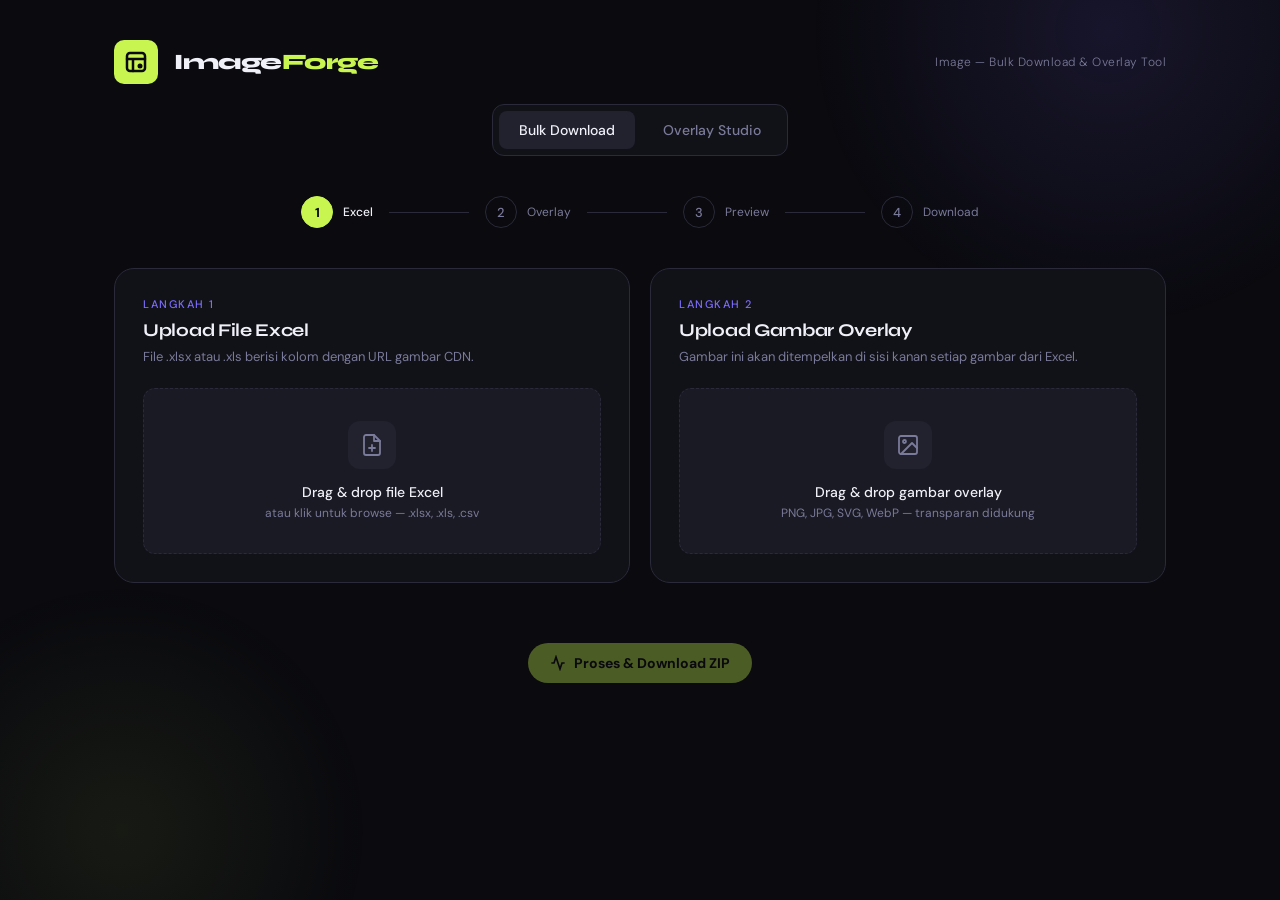
==== index.html @ 4c02919c "first" ====
<!DOCTYPE html>
<html lang="id">
<head>
<meta charset="UTF-8">
<meta name="viewport" content="width=device-width, initial-scale=1.0">
<title>Image — Bulk Download & Overlay Tool</title>
<link href="https://fonts.googleapis.com/css2?family=Syne:wght@400;700;800&family=DM+Sans:wght@300;400;500&display=swap" rel="stylesheet">
<script src="https://cdnjs.cloudflare.com/ajax/libs/xlsx/0.18.5/xlsx.full.min.js"></script>
<script src="https://cdnjs.cloudflare.com/ajax/libs/jszip/3.10.1/jszip.min.js"></script>
<link rel="stylesheet" href="style.css">
</head>
<body>

<div class="container">
  <header>
    <div class="logo-mark">
      <svg viewBox="0 0 24 24" fill="none" stroke="#0a0a0f" stroke-width="2.5" stroke-linecap="round">
        <rect x="3" y="3" width="18" height="18" rx="3"/>
        <path d="M3 9h18M9 21V9"/>
        <circle cx="16" cy="16" r="2.5" fill="#0a0a0f" stroke="none"/>
      </svg>
    </div>
    <div class="logo-text">Image<span>Forge</span></div>
    <div class="tagline">Image — Bulk Download & Overlay Tool</div>
  </header>

  <div class="tabs-nav">
    <button class="tab-btn active" id="tab-bulk" onclick="switchMainTab('bulk')">Bulk Download</button>
    <button class="tab-btn" id="tab-os" onclick="switchMainTab('os')">Overlay Studio</button>
  </div>

  <div id="view-bulk">
  <div class="steps-bar">
    <div class="step-item">
      <div class="step-num active" id="snum-1">1</div>
      <div class="step-label active" id="slbl-1">Excel</div>
    </div>
    <div class="step-line"></div>
    <div class="step-item">
      <div class="step-num" id="snum-2">2</div>
      <div class="step-label" id="slbl-2">Overlay</div>
    </div>
    <div class="step-line"></div>
    <div class="step-item">
      <div class="step-num" id="snum-3">3</div>
      <div class="step-label" id="slbl-3">Preview</div>
    </div>
    <div class="step-line"></div>
    <div class="step-item">
      <div class="step-num" id="snum-4">4</div>
      <div class="step-label" id="slbl-4">Download</div>
    </div>
  </div>

  <!-- Step 1: Excel Upload -->
  <div class="grid-2" id="step1-section">
    <div class="card">
      <div class="card-label">Langkah 1</div>
      <div class="card-title">Upload File Excel</div>
      <div class="card-desc">File .xlsx atau .xls berisi kolom dengan URL gambar CDN.</div>
      <div class="drop-zone" id="excel-drop">
        <input type="file" id="excel-file" accept=".xlsx,.xls,.csv" />
        <div class="drop-icon">
          <svg viewBox="0 0 24 24" fill="none" stroke-width="1.8" stroke-linecap="round" stroke-linejoin="round">
            <path d="M14 2H6a2 2 0 00-2 2v16a2 2 0 002 2h12a2 2 0 002-2V8z"/>
            <polyline points="14 2 14 8 20 8"/>
            <line x1="12" y1="18" x2="12" y2="12"/>
            <line x1="9" y1="15" x2="15" y2="15"/>
          </svg>
        </div>
        <div class="drop-title">Drag & drop file Excel</div>
        <div class="drop-sub">atau klik untuk browse — .xlsx, .xls, .csv</div>
      </div>
      <div class="col-select-wrap" id="col-select-wrap" style="display:none">
        <div>
          <label>Pilih kolom URL gambar <span style="font-size:11px;color:var(--text-muted);">(klik untuk memilih/batal)</span></label>
          <div class="chip-row" id="col-chips"></div>
        </div>
      </div>
      <div id="excel-info" style="margin-top:14px; display:none">
        <div class="stat-mini" id="excel-stats"></div>
      </div>
    </div>

    <div class="card">
      <div class="card-label">Langkah 2</div>
      <div class="card-title">Upload Gambar Overlay</div>
      <div class="card-desc">Gambar ini akan ditempelkan di sisi kanan setiap gambar dari Excel.</div>
      <div class="drop-zone" id="overlay-drop">
        <input type="file" id="overlay-file" accept="image/*" />
        <div class="drop-icon">
          <svg viewBox="0 0 24 24" fill="none" stroke-width="1.8" stroke-linecap="round" stroke-linejoin="round">
            <rect x="3" y="3" width="18" height="18" rx="2"/>
            <circle cx="8.5" cy="8.5" r="1.5"/>
            <polyline points="21 15 16 10 5 21"/>
          </svg>
        </div>
        <div class="drop-title">Drag & drop gambar overlay</div>
        <div class="drop-sub">PNG, JPG, SVG, WebP — transparan didukung</div>
      </div>
      <div class="overlay-img-preview" id="overlay-img-preview" style="display:none">
        <img id="overlay-preview-img" src="" alt="overlay" />
      </div>

      <div class="settings-row" id="overlay-settings" style="display:none; grid-template-columns: repeat(auto-fit, minmax(130px, 1fr));">
        <div>
          <label>Overlay Mode</label>
          <select id="overlay-mode" onchange="updateOverlayNotice(); generatePreview();">
            <option value="append-right">Append Right</option>
            <option value="append-left">Append Left</option>
            <option value="append-top">Append Top</option>
            <option value="append-bottom">Append Bottom</option>
            <option value="center">Center</option>
          </select>
        </div>
        <div>
          <label>Output Ratio</label>
          <select id="output-ratio" onchange="updateOverlayNotice(); generatePreview();">
            <option value="1">1:1 Square</option>
            <option value="0.8">4:5 Portrait</option>
            <option value="0.5625">9:16 Story</option>
            <option value="1.333">4:3 Photo</option>
            <option value="1.777">16:9 Cinema</option>
          </select>
        </div>
        <div>
          <label>Gap / Jarak (px)</label>
          <input type="number" id="overlay-gap" value="0" onchange="generatePreview()" onkeyup="generatePreview()" />
        </div>
        <div>
          <label>Format Hasil</label>
          <select id="output-fmt">
            <option value="png">PNG</option>
            <option value="jpeg">JPEG</option>
            <option value="webp">WebP</option>
          </select>
        </div>
      </div>
      <div class="notice" id="overlay-notice" style="display:none"></div>
    </div>
  </div>

  <!-- Step 3: Table & Preview -->
  <div style="margin-top: 20px; display: flex; flex-direction: column; gap: 20px;">
    <div id="table-section" class="images-table-wrap" style="display:none">
      <div class="table-header">
        <div class="table-title">
          <svg width="20" height="20" viewBox="0 0 24 24" fill="none" stroke="currentColor" stroke-width="2"><path d="M3 3h18v18H3zM3 9h18M9 3v18"/></svg>
          Daftar Antrean Gambar
          <span class="badge badge-accent" id="badge-count">0 gambar</span>
        </div>
        <div style="display:flex; align-items:center; gap:12px;">
          <label style="font-size:12px; display:flex; align-items:center; gap:6px; cursor:pointer;">
            <input type="checkbox" id="chk-all" checked style="accent-color:var(--accent);"> Pilih Semua
          </label>
          <button class="btn btn-outline" style="padding: 6px 14px; font-size:12px;" onclick="resetAll()">Reset</button>
        </div>
      </div>
      <div class="scroll-x">
        <table class="images-table">
          <thead>
            <tr>
              <th width="40"></th>
              <th width="60">Baris</th>
              <th width="100">Sumber</th>
              <th>URL Gambar</th>
              <th width="120">Status</th>
            </tr>
          </thead>
          <tbody id="images-tbody">
            <tr>
              <td colspan="5">
                <div class="empty-state">
                  <svg viewBox="0 0 24 24" fill="none" stroke-width="1.5" stroke-linecap="round"><path d="M14 2H6a2 2 0 00-2 2v16a2 2 0 002 2h12a2 2 0 002-2V8z"/><polyline points="14 2 14 8 20 8"/></svg>
                  Upload file Excel terlebih dahulu
                </div>
              </td>
            </tr>
          </tbody>
        </table>
      </div>
      <div style="padding:12px 24px; border-top:1px solid var(--border); font-size:11px; color:var(--text-muted); display:flex; justify-content:space-between;">
        <span>Menampilkan max 200 baris pertama di tabel</span>
        <span>Total terpilih: <strong id="tbl-count-badge">0</strong></span>
      </div>
    </div>

    <div id="preview-section" class="card" style="display:none">
      <div class="card-label">Langkah 3</div>
      <div class="card-title">Live Preview</div>
      <div class="card-desc">Tampilan hasil akhir dengan ratio yang dipilih.</div>
      
      <div id="preview-chips" class="chip-row" style="margin-bottom:16px; display:none;"></div>

      <div class="overlay-preview-box" style="margin-top:0;">
        <canvas id="preview-canvas" style="display:none;"></canvas>
        <div id="preview-placeholder" class="preview-placeholder">
          <svg viewBox="0 0 24 24" fill="none" stroke="currentColor"><rect x="3" y="3" width="18" height="18" rx="2"/><circle cx="8.5" cy="8.5" r="1.5"/><polyline points="21 15 16 10 5 21"/></svg>
          <div>Preview akan muncul di sini</div>
        </div>
      </div>
    </div>
  </div>

  <div class="progress-area" id="progress-area">
    <div class="progress-label">
      <span id="progress-text">Memproses gambar...</span>
      <span id="progress-pct">0%</span>
    </div>
    <div class="progress-track">
      <div class="progress-fill" id="progress-fill"></div>
    </div>
    <div class="progress-log" id="progress-log"></div>
  </div>

  <div class="action-bar">
    <button class="btn btn-primary" id="btn-process" disabled onclick="startProcessing()">
      <svg width="16" height="16" viewBox="0 0 24 24" fill="none" stroke="currentColor" stroke-width="2.5"><polyline points="22 12 18 12 15 21 9 3 6 12 2 12"/></svg>
      Proses &amp; Download ZIP
    </button>
  </div>
  </div> <!-- end view-bulk -->

  <!-- OVERLAY STUDIO VIEW -->
  <div id="view-os" style="display:none;">
    <div class="steps-bar">
      <div class="step-item"><div class="step-num active">1</div><div class="step-label active">Assets</div></div><div class="step-line"></div>
      <div class="step-item"><div class="step-num active">2</div><div class="step-label active">Settings</div></div><div class="step-line"></div>
      <div class="step-item"><div class="step-num active">3</div><div class="step-label active">Download</div></div>
    </div>

    <div class="grid-2">
      <div class="card">
        <div class="card-label">Langkah 1</div>
        <div class="card-title">Base Images</div>
        <div class="card-desc">Tambahkan banyak gambar untuk diproses.</div>
        <div class="drop-zone" id="os-base-drop">
          <input type="file" id="os-base-file" accept="image/*" multiple />
          <div class="drop-icon">
             <svg viewBox="0 0 24 24" fill="none" stroke-width="1.8" stroke-linecap="round" stroke-linejoin="round">
              <rect x="3" y="3" width="18" height="18" rx="2"/>
              <circle cx="8.5" cy="8.5" r="1.5"/>
              <polyline points="21 15 16 10 5 21"/>
            </svg>
          </div>
          <div class="drop-title">Drag & drop base images</div>
          <div class="drop-sub">Bisa pilih multiple file.</div>
        </div>
        <div class="thumb-grid" id="os-base-thumbs"></div>
      </div>

      <div class="card">
        <div class="card-label">Langkah 2</div>
        <div class="card-title">Layer Image</div>
        <div class="card-desc">Gambar yang akan dioverlay/append.</div>
        <div class="drop-zone" id="os-layer-drop">
          <input type="file" id="os-layer-file" accept="image/*" />
          <div class="drop-icon">
             <svg viewBox="0 0 24 24" fill="none" stroke-width="1.8" stroke-linecap="round" stroke-linejoin="round">
              <path d="M12 2L2 7l10 5 10-5-10-5zM2 17l10 5 10-5M2 12l10 5 10-5"/>
            </svg>
          </div>
          <div class="drop-title">Drag & drop layer image</div>
          <div class="drop-sub">SVG, PNG, JPEG, WebP</div>
        </div>
        <div class="overlay-img-preview" id="os-layer-preview" style="display:none">
          <img id="os-layer-preview-img" src="" alt="layer" />
        </div>
      </div>
    </div>

    <div class="card" style="margin-bottom:20px;">
      <div class="card-label">Pengaturan</div>
      <div class="card-title">Overlay Studio Settings</div>
      <div class="settings-row" style="grid-template-columns: repeat(auto-fit, minmax(140px, 1fr));">
        <div>
          <label>Mode</label>
          <select id="os-mode" onchange="updateOsUI(); generateOsPreview();">
            <option value="overlay">Overlay (Di atas)</option>
            <option value="append-right">Append Right</option>
            <option value="append-left">Append Left</option>
            <option value="append-top">Append Top</option>
            <option value="append-bottom">Append Bottom</option>
          </select>
        </div>
        <div id="os-position-group">
          <label>Position (Overlay)</label>
          <select id="os-position" onchange="generateOsPreview();">
            <option value="center">Center</option>
            <option value="top-left">Top Left</option>
            <option value="top-right">Top Right</option>
            <option value="bottom-left">Bottom Left</option>
            <option value="bottom-right">Bottom Right</option>
            <option value="fill">Fill / Stretch</option>
          </select>
        </div>
        <div>
          <label id="os-offset-x-label">Offset X / Gap (px)</label>
          <input type="number" id="os-offset-x" value="0" onchange="generateOsPreview();" onkeyup="generateOsPreview();" />
        </div>
        <div id="os-offset-y-group">
          <label>Offset Y (px)</label>
          <input type="number" id="os-offset-y" value="0" onchange="generateOsPreview();" onkeyup="generateOsPreview();" />
        </div>
        <div>
          <label>Output Format</label>
          <select id="os-format" onchange="generateOsPreview();">
            <option value="png">PNG</option>
            <option value="jpeg">JPEG</option>
            <option value="webp">WebP</option>
          </select>
        </div>
      </div>
    </div>

    <div class="card" id="os-preview-section" style="margin-bottom:20px;">
      <div style="display:flex; justify-content:space-between; align-items:center; margin-bottom:16px;">
        <div class="card-label">Preview · Overlay Studio</div>
        <button class="btn btn-outline" style="padding: 6px 14px; font-size:12px;" onclick="generateOsPreview()">Refresh</button>
      </div>
      <div id="os-multi-preview-container" class="os-multi-preview" style="display:none;"></div>
      <div class="overlay-preview-box" id="os-preview-placeholder" style="margin-top:0;">
        <div class="preview-placeholder">
          <svg viewBox="0 0 24 24" fill="none" stroke="currentColor"><rect x="3" y="3" width="18" height="18" rx="2"/><circle cx="8.5" cy="8.5" r="1.5"/><polyline points="21 15 16 10 5 21"/></svg>
          <div>Pilih base image & layer image</div>
        </div>
      </div>
    </div>

    <div class="progress-area" id="os-progress-area">
      <div class="progress-label">
        <span id="os-progress-text">Memproses...</span>
        <span id="os-progress-pct">0%</span>
      </div>
      <div class="progress-track"><div class="progress-fill" id="os-progress-fill"></div></div>
      <div class="progress-log" id="os-progress-log"></div>
    </div>

    <div class="action-bar" style="gap:16px;">
      <button class="btn btn-outline" id="btn-os-process-direct" disabled onclick="startOsProcessing('direct')">
        <svg width="16" height="16" viewBox="0 0 24 24" fill="none" stroke="currentColor" stroke-width="2"><path d="M21 15v4a2 2 0 01-2 2H5a2 2 0 01-2-2v-4"/><polyline points="7 10 12 15 17 10"/><line x1="12" y1="15" x2="12" y2="3"/></svg>
        Download All Direct
      </button>
      <button class="btn btn-primary" id="btn-os-process-zip" disabled onclick="startOsProcessing('zip')">
        <svg width="16" height="16" viewBox="0 0 24 24" fill="none" stroke="currentColor" stroke-width="2.5"><polyline points="22 12 18 12 15 21 9 3 6 12 2 12"/></svg>
        Proses &amp; Download ZIP
      </button>
    </div>
  </div>
</div>

<script src="script.js"></script>
</body>
</html>
---- style.css ----
:root {
  --bg: #0a0a0f;
  --surface: #111118;
  --surface2: #1a1a24;
  --surface3: #22222f;
  --accent: #c8f550;
  --accent2: #7c6dfa;
  --text: #f0f0f8;
  --text-muted: #7a7a9a;
  --border: #2a2a3a;
  --success: #22c55e;
  --danger: #ef4444;
  --radius: 12px;
  --radius-lg: 20px;
}

*, *::before, *::after { box-sizing: border-box; margin: 0; padding: 0; }

body {
  font-family: 'DM Sans', sans-serif;
  background: var(--bg);
  color: var(--text);
  min-height: 100vh;
  overflow-x: hidden;
}

body::before {
  content: '';
  position: fixed;
  top: -30%;
  right: -10%;
  width: 600px;
  height: 600px;
  background: radial-gradient(circle, rgba(124,109,250,0.12) 0%, transparent 70%);
  pointer-events: none;
  z-index: 0;
}

body::after {
  content: '';
  position: fixed;
  bottom: -20%;
  left: -10%;
  width: 500px;
  height: 500px;
  background: radial-gradient(circle, rgba(200,245,80,0.07) 0%, transparent 70%);
  pointer-events: none;
  z-index: 0;
}

.container {
  max-width: 1100px;
  margin: 0 auto;
  padding: 0 24px;
  position: relative;
  z-index: 1;
}

header {
  padding: 40px 0 20px;
  display: flex;
  align-items: center;
  gap: 16px;
}

.logo-mark {
  width: 44px;
  height: 44px;
  background: var(--accent);
  border-radius: 10px;
  display: flex;
  align-items: center;
  justify-content: center;
}

.logo-mark svg { width: 24px; height: 24px; }

.logo-text {
  font-family: 'Syne', sans-serif;
  font-weight: 800;
  font-size: 22px;
  letter-spacing: -0.5px;
  color: var(--text);
}

.logo-text span { color: var(--accent); }

.tagline {
  font-size: 12px;
  color: var(--text-muted);
  font-weight: 300;
  letter-spacing: 0.5px;
  margin-left: auto;
}

.hero {
  text-align: center;
  padding: 48px 0 32px;
}

.hero h1 {
  font-family: 'Syne', sans-serif;
  font-size: clamp(32px, 5vw, 56px);
  font-weight: 800;
  line-height: 1.05;
  letter-spacing: -1.5px;
  margin-bottom: 16px;
}

.hero h1 em {
  font-style: normal;
  color: var(--accent);
  position: relative;
}

.hero p {
  font-size: 16px;
  color: var(--text-muted);
  max-width: 480px;
  margin: 0 auto;
  line-height: 1.7;
  font-weight: 300;
}

.steps-bar {
  display: flex;
  align-items: center;
  justify-content: center;
  gap: 0;
  margin: 40px 0;
}

.step-item {
  display: flex;
  align-items: center;
  gap: 10px;
}

.step-num {
  width: 32px;
  height: 32px;
  border-radius: 50%;
  border: 1.5px solid var(--border);
  display: flex;
  align-items: center;
  justify-content: center;
  font-size: 13px;
  font-weight: 500;
  color: var(--text-muted);
  transition: all 0.3s;
  flex-shrink: 0;
}

.step-num.active {
  background: var(--accent);
  border-color: var(--accent);
  color: #0a0a0f;
  font-weight: 700;
}

.step-num.done {
  background: var(--success);
  border-color: var(--success);
  color: #fff;
}

.step-label {
  font-size: 12px;
  color: var(--text-muted);
  font-weight: 400;
  white-space: nowrap;
}

.step-label.active { color: var(--text); font-weight: 500; }

.step-line {
  flex: 1;
  height: 1px;
  background: var(--border);
  margin: 0 16px;
  min-width: 40px;
  max-width: 80px;
}

.grid-2 {
  display: grid;
  grid-template-columns: 1fr 1fr;
  gap: 20px;
  margin-bottom: 20px;
}

@media (max-width: 700px) { .grid-2 { grid-template-columns: 1fr; } }

.card {
  background: var(--surface);
  border: 1px solid var(--border);
  border-radius: var(--radius-lg);
  padding: 28px;
  transition: border-color 0.2s;
}

.card:hover { border-color: #3a3a50; }

.card-label {
  font-size: 11px;
  font-weight: 500;
  letter-spacing: 1.5px;
  text-transform: uppercase;
  color: var(--accent2);
  margin-bottom: 8px;
}

.card-title {
  font-family: 'Syne', sans-serif;
  font-weight: 700;
  font-size: 18px;
  margin-bottom: 6px;
  letter-spacing: -0.3px;
}

.card-desc {
  font-size: 13px;
  color: var(--text-muted);
  margin-bottom: 20px;
  line-height: 1.6;
}

.drop-zone {
  border: 1.5px dashed var(--border);
  border-radius: var(--radius);
  padding: 32px 20px;
  text-align: center;
  cursor: pointer;
  transition: all 0.25s;
  background: var(--surface2);
  position: relative;
}

.drop-zone:hover, .drop-zone.drag-over {
  border-color: var(--accent);
  background: rgba(200,245,80,0.04);
}

.drop-zone input[type="file"] {
  position: absolute;
  inset: 0;
  opacity: 0;
  cursor: pointer;
}

.drop-icon {
  width: 48px;
  height: 48px;
  border-radius: 12px;
  background: var(--surface3);
  display: flex;
  align-items: center;
  justify-content: center;
  margin: 0 auto 14px;
}

.drop-icon svg { width: 24px; height: 24px; stroke: var(--text-muted); }

.drop-title { font-weight: 500; font-size: 14px; margin-bottom: 4px; }
.drop-sub { font-size: 12px; color: var(--text-muted); }

.badge {
  display: inline-block;
  padding: 3px 10px;
  border-radius: 999px;
  font-size: 11px;
  font-weight: 500;
}

.badge-accent { background: rgba(200,245,80,0.12); color: var(--accent); }
.badge-purple { background: rgba(124,109,250,0.15); color: #a99dfc; }
.badge-success { background: rgba(34,197,94,0.12); color: #4ade80; }

.col-select-wrap {
  display: flex;
  flex-direction: column;
  gap: 10px;
  margin-top: 16px;
}

.col-select-wrap label {
  font-size: 13px;
  color: var(--text-muted);
  margin-bottom: 2px;
  display: block;
}

select, input[type="number"] {
  width: 100%;
  background: var(--surface2);
  border: 1px solid var(--border);
  border-radius: 8px;
  color: var(--text);
  padding: 10px 14px;
  font-family: 'DM Sans', sans-serif;
  font-size: 14px;
  outline: none;
  transition: border-color 0.2s;
  cursor: pointer;
}

select:focus, input[type="number"]:focus { border-color: var(--accent2); }

select option { background: var(--surface2); }

.overlay-preview-box {
  border-radius: var(--radius);
  background: var(--surface2);
  border: 1px solid var(--border);
  overflow: hidden;
  aspect-ratio: 16/7;
  display: flex;
  align-items: center;
  justify-content: center;
  margin-top: 16px;
  position: relative;
}

.overlay-preview-box canvas {
  max-width: 100%;
  max-height: 100%;
  object-fit: contain;
  border-radius: 6px;
}

.preview-placeholder {
  text-align: center;
  color: var(--text-muted);
  font-size: 13px;
  pointer-events: none;
}

.preview-placeholder svg {
  width: 36px; height: 36px;
  stroke: var(--text-muted);
  margin-bottom: 10px;
  opacity: 0.5;
}

.settings-row {
  display: grid;
  grid-template-columns: 1fr 1fr;
  gap: 12px;
  margin-top: 14px;
}

.settings-row label {
  font-size: 12px;
  color: var(--text-muted);
  display: block;
  margin-bottom: 6px;
}

input[type="number"] { padding: 9px 12px; }

.images-table-wrap {
  background: var(--surface);
  border: 1px solid var(--border);
  border-radius: var(--radius-lg);
  overflow: hidden;
  margin-bottom: 20px;
}

.table-header {
  padding: 20px 24px;
  border-bottom: 1px solid var(--border);
  display: flex;
  align-items: center;
  justify-content: space-between;
  flex-wrap: wrap;
  gap: 12px;
}

.table-title {
  font-family: 'Syne', sans-serif;
  font-weight: 700;
  font-size: 16px;
  display: flex;
  align-items: center;
  gap: 10px;
}

.images-table {
  width: 100%;
  border-collapse: collapse;
  font-size: 13px;
}

.images-table th {
  text-align: left;
  padding: 10px 16px;
  font-size: 11px;
  font-weight: 500;
  text-transform: uppercase;
  letter-spacing: 1px;
  color: var(--text-muted);
  background: var(--surface2);
  border-bottom: 1px solid var(--border);
}

.images-table td {
  padding: 10px 16px;
  border-bottom: 1px solid rgba(42,42,58,0.5);
  vertical-align: middle;
  color: var(--text-muted);
}

.images-table tr:last-child td { border-bottom: none; }

.images-table tr:hover td { background: var(--surface2); }

.url-cell {
  max-width: 260px;
  overflow: hidden;
  text-overflow: ellipsis;
  white-space: nowrap;
  font-family: monospace;
  font-size: 12px;
  color: var(--accent2) !important;
}

.status-dot {
  width: 8px; height: 8px;
  border-radius: 50%;
  background: var(--text-muted);
  display: inline-block;
  margin-right: 6px;
  flex-shrink: 0;
}
.status-dot.pending { background: var(--text-muted); }
.status-dot.loading { background: #facc15; animation: pulse 1s infinite; }
.status-dot.done { background: var(--success); }
.status-dot.error { background: var(--danger); }

@keyframes pulse {
  0%, 100% { opacity: 1; }
  50% { opacity: 0.4; }
}

.empty-state {
  text-align: center;
  padding: 48px 24px;
  color: var(--text-muted);
  font-size: 14px;
}

.empty-state svg {
  width: 48px; height: 48px;
  stroke: var(--border);
  margin-bottom: 14px;
}

.btn {
  display: inline-flex;
  align-items: center;
  gap: 8px;
  padding: 11px 22px;
  border-radius: 999px;
  font-family: 'DM Sans', sans-serif;
  font-size: 14px;
  font-weight: 500;
  cursor: pointer;
  border: none;
  transition: all 0.2s;
  text-decoration: none;
}

.btn-primary {
  background: var(--accent);
  color: #0a0a0f;
  font-weight: 700;
}

.btn-primary:hover:not(:disabled) {
  background: #d4f866;
  transform: translateY(-1px);
}

.btn-primary:disabled {
  opacity: 0.35;
  cursor: not-allowed;
}

.btn-outline {
  background: transparent;
  color: var(--text);
  border: 1px solid var(--border);
}

.btn-outline:hover:not(:disabled) { border-color: #4a4a60; background: var(--surface2); }

.btn-outline:disabled { opacity: 0.35; cursor: not-allowed; }

.action-bar {
  display: flex;
  align-items: center;
  justify-content: center;
  gap: 14px;
  padding: 40px 0 60px;
  flex-wrap: wrap;
}

.progress-area {
  background: var(--surface);
  border: 1px solid var(--border);
  border-radius: var(--radius-lg);
  padding: 28px;
  margin-bottom: 20px;
  display: none;
}

.progress-area.visible { display: block; }

.progress-label {
  font-size: 13px;
  color: var(--text-muted);
  margin-bottom: 10px;
  display: flex;
  justify-content: space-between;
}

.progress-track {
  height: 6px;
  background: var(--surface3);
  border-radius: 999px;
  overflow: hidden;
  margin-bottom: 16px;
}

.progress-fill {
  height: 100%;
  background: var(--accent);
  border-radius: 999px;
  transition: width 0.4s ease;
  width: 0%;
}

.progress-log {
  max-height: 140px;
  overflow-y: auto;
  font-size: 12px;
  font-family: monospace;
  color: var(--text-muted);
  line-height: 1.8;
  padding: 10px;
  background: var(--surface2);
  border-radius: 8px;
  border: 1px solid var(--border);
}

.log-ok { color: #4ade80; }
.log-err { color: #f87171; }
.log-info { color: #60a5fa; }

.thumb-grid {
  display: grid;
  grid-template-columns: repeat(auto-fill, minmax(72px, 1fr));
  gap: 8px;
  margin-top: 12px;
  max-height: 220px;
  overflow-y: auto;
}

.thumb-item {
  aspect-ratio: 1;
  border-radius: 6px;
  overflow: hidden;
  background: var(--surface3);
  border: 1px solid var(--border);
  position: relative;
}

.thumb-item img {
  width: 100%;
  height: 100%;
  object-fit: cover;
}

.thumb-item .thumb-overlay {
  position: absolute;
  inset: 0;
  display: flex;
  align-items: center;
  justify-content: center;
  font-size: 20px;
  background: rgba(0,0,0,0.45);
  opacity: 0;
  transition: opacity 0.2s;
}

.thumb-item:hover .thumb-overlay { opacity: 1; }

.overlay-img-preview {
  margin-top: 14px;
  border-radius: var(--radius);
  overflow: hidden;
  background: var(--surface2);
  border: 1px solid var(--border);
  display: flex;
  align-items: center;
  justify-content: center;
  min-height: 80px;
  padding: 12px;
}

.overlay-img-preview img {
  max-height: 100px;
  max-width: 100%;
  object-fit: contain;
  border-radius: 6px;
}

.chip-row {
  display: flex;
  flex-wrap: wrap;
  gap: 8px;
  margin-top: 12px;
}

.chip {
  font-size: 12px;
  padding: 4px 12px;
  border-radius: 999px;
  border: 1px solid var(--border);
  color: var(--text-muted);
  cursor: pointer;
  transition: all 0.15s;
  background: transparent;
  font-family: 'DM Sans', sans-serif;
}

.chip:hover, .chip.active {
  border-color: var(--accent);
  color: var(--accent);
  background: rgba(200,245,80,0.06);
}

.stat-mini {
  display: flex;
  gap: 16px;
  flex-wrap: wrap;
  margin-top: 16px;
}

.stat-mini-item {
  background: var(--surface2);
  border: 1px solid var(--border);
  border-radius: 10px;
  padding: 12px 18px;
  flex: 1;
  min-width: 100px;
  text-align: center;
}

.stat-mini-val {
  font-family: 'Syne', sans-serif;
  font-size: 24px;
  font-weight: 700;
  color: var(--accent);
}

.stat-mini-lbl { font-size: 11px; color: var(--text-muted); margin-top: 2px; }

.notice {
  background: rgba(124,109,250,0.08);
  border: 1px solid rgba(124,109,250,0.2);
  border-radius: 10px;
  padding: 12px 16px;
  font-size: 13px;
  color: #a99dfc;
  line-height: 1.6;
  margin-top: 14px;
}

.notice strong { color: #c4b9ff; }

.scroll-x { overflow-x: auto; }

.tabs-nav { display: flex; gap: 8px; margin-bottom: 30px; background: var(--surface); padding: 6px; border-radius: 12px; border: 1px solid var(--border); width: fit-content; margin-left: auto; margin-right: auto; }
.tab-btn { background: transparent; color: var(--text-muted); border: none; padding: 10px 20px; border-radius: 8px; font-family: 'DM Sans', sans-serif; font-size: 14px; font-weight: 500; cursor: pointer; transition: all 0.2s; }
.tab-btn:hover { color: var(--text); }
.tab-btn.active { background: var(--surface3); color: var(--text); }

.os-multi-preview { display: grid; grid-template-columns: repeat(auto-fill, minmax(200px, 1fr)); gap: 16px; width: 100%; }
.os-multi-preview canvas { width: 100%; height: auto; border-radius: 8px; border: 1px solid var(--border); background: var(--surface2); }

::-webkit-scrollbar { width: 4px; height: 4px; }
::-webkit-scrollbar-track { background: var(--surface2); }
::-webkit-scrollbar-thumb { background: var(--border); border-radius: 2px; }
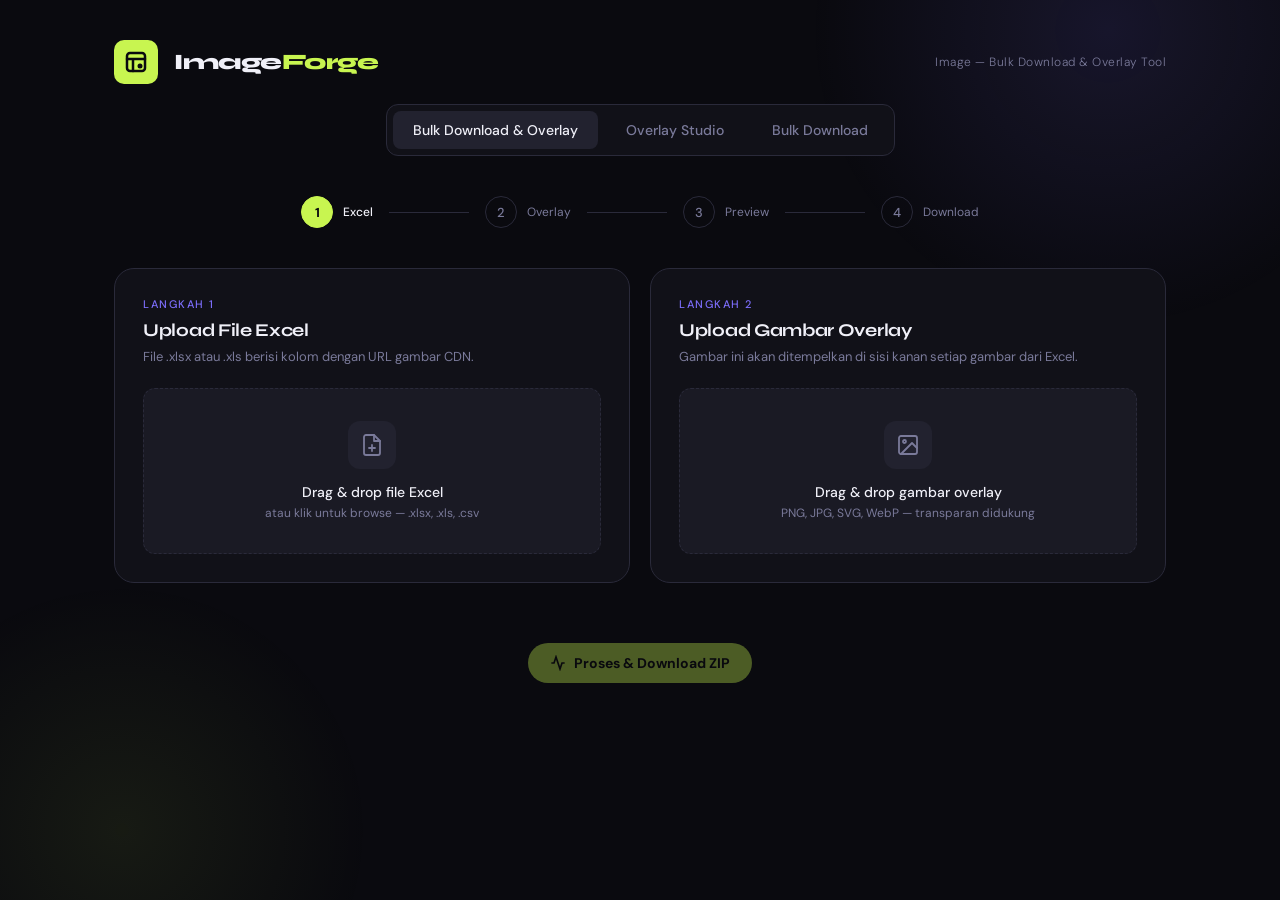
==== commit 5fcfe181: "p" ====
--- a/index.html
+++ b/index.html
@@ -25,8 +25,9 @@
   </header>
 
   <div class="tabs-nav">
-    <button class="tab-btn active" id="tab-bulk" onclick="switchMainTab('bulk')">Bulk Download</button>
+    <button class="tab-btn active" id="tab-bulk" onclick="switchMainTab('bulk')">Bulk Download & Overlay</button>
     <button class="tab-btn" id="tab-os" onclick="switchMainTab('os')">Overlay Studio</button>
+    <button class="tab-btn" id="tab-only-bulk" onclick="switchMainTab('only-bulk')">Bulk Download</button>
   </div>
 
   <div id="view-bulk">
@@ -347,6 +348,126 @@
       </button>
     </div>
   </div>
+
+  <!-- ONLY BULK DOWNLOAD VIEW -->
+  <div id="view-only-bulk" style="display:none;">
+    <div class="steps-bar">
+      <div class="step-item">
+        <div class="step-num active" id="bd-snum-1">1</div>
+        <div class="step-label active">Excel</div>
+      </div>
+      <div class="step-line"></div>
+      <div class="step-item">
+        <div class="step-num" id="bd-snum-2">2</div>
+        <div class="step-label">Download</div>
+      </div>
+    </div>
+
+    <!-- Step 1: Excel Upload -->
+    <div class="card">
+      <div class="card-label">Langkah 1</div>
+      <div class="card-title">Upload File Excel</div>
+      <div class="card-desc">File .xlsx, .xls, atau .csv berisi kolom dengan URL gambar CDN.</div>
+      <div class="drop-zone" id="bd-excel-drop">
+        <input type="file" id="bd-excel-file" accept=".xlsx,.xls,.csv" />
+        <div class="drop-icon">
+          <svg viewBox="0 0 24 24" fill="none" stroke-width="1.8" stroke-linecap="round" stroke-linejoin="round">
+            <path d="M14 2H6a2 2 0 00-2 2v16a2 2 0 002 2h12a2 2 0 002-2V8z"/>
+            <polyline points="14 2 14 8 20 8"/>
+            <line x1="12" y1="18" x2="12" y2="12"/>
+            <line x1="9" y1="15" x2="15" y2="15"/>
+          </svg>
+        </div>
+        <div class="drop-title">Drag & drop file Excel</div>
+        <div class="drop-sub">atau klik untuk browse — .xlsx, .xls, .csv</div>
+      </div>
+      <div class="col-select-wrap" id="bd-col-select-wrap" style="display:none">
+        <div>
+          <label>Pilih kolom URL gambar <span style="font-size:11px;color:var(--text-muted);">(klik untuk memilih/batal)</span></label>
+          <div class="chip-row" id="bd-col-chips"></div>
+        </div>
+      </div>
+      <div id="bd-excel-info" style="margin-top:14px; display:none">
+        <div class="stat-mini" id="bd-excel-stats"></div>
+      </div>
+    </div>
+
+    <!-- Step 2: Table -->
+    <div id="bd-table-section" class="images-table-wrap" style="display:none; margin-top:20px;">
+      <div class="table-header">
+        <div class="table-title">
+          <svg width="20" height="20" viewBox="0 0 24 24" fill="none" stroke="currentColor" stroke-width="2"><path d="M3 3h18v18H3zM3 9h18M9 3v18"/></svg>
+          Daftar Antrean Gambar
+          <span class="badge badge-accent" id="bd-badge-count">0 gambar</span>
+        </div>
+        <div style="display:flex; align-items:center; gap:12px;">
+          <label style="font-size:12px; display:flex; align-items:center; gap:6px; cursor:pointer;">
+            <input type="checkbox" id="bd-chk-all" checked style="accent-color:var(--accent);"> Pilih Semua
+          </label>
+          <button class="btn btn-outline" style="padding: 6px 14px; font-size:12px;" onclick="bdResetAll()">Reset</button>
+        </div>
+      </div>
+      <div class="scroll-x">
+        <table class="images-table">
+          <thead>
+            <tr>
+              <th width="40"></th>
+              <th width="60">Baris</th>
+              <th width="100">Sumber</th>
+              <th>URL Gambar</th>
+              <th width="120">Status</th>
+            </tr>
+          </thead>
+          <tbody id="bd-images-tbody">
+            <tr>
+              <td colspan="5">
+                <div class="empty-state">
+                  <svg viewBox="0 0 24 24" fill="none" stroke-width="1.5" stroke-linecap="round"><path d="M14 2H6a2 2 0 00-2 2v16a2 2 0 002 2h12a2 2 0 002-2V8z"/><polyline points="14 2 14 8 20 8"/></svg>
+                  Upload file Excel terlebih dahulu
+                </div>
+              </td>
+            </tr>
+          </tbody>
+        </table>
+      </div>
+      <div style="padding:12px 24px; border-top:1px solid var(--border); font-size:11px; color:var(--text-muted); display:flex; justify-content:space-between;">
+        <span>Menampilkan max 200 baris pertama di tabel</span>
+        <span>Total terpilih: <strong id="bd-tbl-count-badge">0</strong></span>
+      </div>
+    </div>
+    
+    <div class="card" style="margin-top:20px; margin-bottom:20px; display:none;" id="bd-settings-section">
+      <div class="settings-row">
+        <div>
+          <label>Format Hasil</label>
+          <select id="bd-output-fmt">
+            <option value="original">Original Format</option>
+            <option value="png">Konversi ke PNG</option>
+            <option value="jpeg">Konversi ke JPEG</option>
+            <option value="webp">Konversi ke WebP</option>
+          </select>
+        </div>
+      </div>
+    </div>
+
+    <div class="progress-area" id="bd-progress-area">
+      <div class="progress-label">
+        <span id="bd-progress-text">Mendownload gambar...</span>
+        <span id="bd-progress-pct">0%</span>
+      </div>
+      <div class="progress-track">
+        <div class="progress-fill" id="bd-progress-fill"></div>
+      </div>
+      <div class="progress-log" id="bd-progress-log"></div>
+    </div>
+
+    <div class="action-bar" style="margin-top:20px;">
+      <button class="btn btn-primary" id="bd-btn-process" disabled onclick="bdStartProcessing()">
+        <svg width="16" height="16" viewBox="0 0 24 24" fill="none" stroke="currentColor" stroke-width="2.5"><polyline points="22 12 18 12 15 21 9 3 6 12 2 12"/></svg>
+        Download ZIP
+      </button>
+    </div>
+  </div>
 </div>
 
 <script src="script.js"></script>
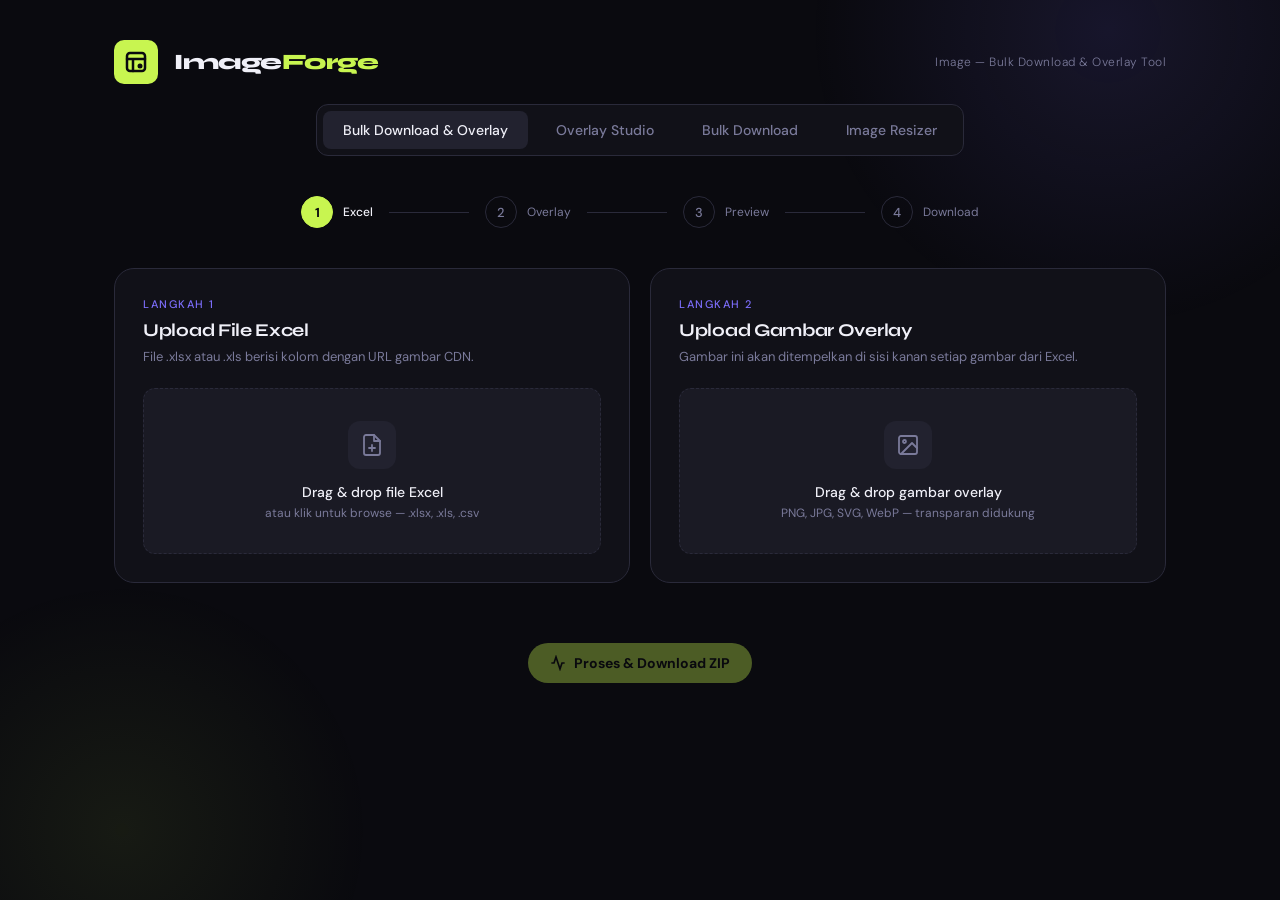
==== commit d7d4d75e: "next" ====
--- a/index.html
+++ b/index.html
@@ -7,6 +7,7 @@
 <link href="https://fonts.googleapis.com/css2?family=Syne:wght@400;700;800&family=DM+Sans:wght@300;400;500&display=swap" rel="stylesheet">
 <script src="https://cdnjs.cloudflare.com/ajax/libs/xlsx/0.18.5/xlsx.full.min.js"></script>
 <script src="https://cdnjs.cloudflare.com/ajax/libs/jszip/3.10.1/jszip.min.js"></script>
+<script src="https://cdn.jsdelivr.net/npm/unrar-js@0.2.4/lib/unrar.min.js"></script>
 <link rel="stylesheet" href="style.css">
 </head>
 <body>
@@ -28,6 +29,7 @@
     <button class="tab-btn active" id="tab-bulk" onclick="switchMainTab('bulk')">Bulk Download & Overlay</button>
     <button class="tab-btn" id="tab-os" onclick="switchMainTab('os')">Overlay Studio</button>
     <button class="tab-btn" id="tab-only-bulk" onclick="switchMainTab('only-bulk')">Bulk Download</button>
+    <button class="tab-btn" id="tab-resize" onclick="switchMainTab('resize')">Image Resizer</button>
   </div>
 
   <div id="view-bulk">
@@ -468,6 +470,74 @@
       </button>
     </div>
   </div>
+
+  <!-- IMAGE RESIZER VIEW -->
+  <div id="view-resize" style="display:none;">
+    <div class="steps-bar">
+      <div class="step-item">
+        <div class="step-num active" id="rs-snum-1">1</div>
+        <div class="step-label active">Upload</div>
+      </div>
+      <div class="step-line"></div>
+      <div class="step-item">
+        <div class="step-num" id="rs-snum-2">2</div>
+        <div class="step-label">Process</div>
+      </div>
+    </div>
+
+    <div class="card">
+      <div class="card-label">Langkah 1</div>
+      <div class="card-title">Upload File Gambar atau Archive</div>
+      <div class="card-desc">Pilih satu file gambar atau file RAR/ZIP berisi gambar (PNG, JPG, JPEG, WebP).</div>
+      
+      <div class="settings-row" style="margin-bottom: 20px;">
+        <div style="display: flex; gap: 20px; align-items: center;">
+          <label style="display: flex; align-items: center; gap: 8px; cursor: pointer;">
+            <input type="radio" name="rs-type" value="single" checked onchange="updateRsUI()"> Single File
+          </label>
+          <label style="display: flex; align-items: center; gap: 8px; cursor: pointer;">
+            <input type="radio" name="rs-type" value="archive" onchange="updateRsUI()"> RAR / ZIP
+          </label>
+        </div>
+      </div>
+
+      <div class="drop-zone" id="rs-drop-zone">
+        <input type="file" id="rs-file-input" />
+        <div class="drop-icon">
+          <svg viewBox="0 0 24 24" fill="none" stroke-width="1.8" stroke-linecap="round" stroke-linejoin="round">
+            <path d="M21 15v4a2 2 0 0 1-2 2H5a2 2 0 0 1-2-2v-4"/>
+            <polyline points="17 8 12 3 7 8"/>
+            <line x1="12" y1="3" x2="12" y2="15"/>
+          </svg>
+        </div>
+        <div class="drop-title" id="rs-drop-title">Drag & drop file gambar</div>
+        <div class="drop-sub" id="rs-drop-sub">atau klik untuk browse — PNG, JPG, WebP</div>
+      </div>
+
+      <div id="rs-file-info" style="margin-top:14px; display:none">
+        <div class="stat-mini" id="rs-stats"></div>
+      </div>
+    </div>
+
+    <div class="progress-area" id="rs-progress-area">
+      <div class="progress-label">
+        <span id="rs-progress-text">Memproses gambar...</span>
+        <span id="rs-progress-pct">0%</span>
+      </div>
+      <div class="progress-track">
+        <div class="progress-fill" id="rs-progress-fill"></div>
+      </div>
+      <div class="progress-log" id="rs-progress-log"></div>
+    </div>
+
+    <div class="action-bar" style="margin-top:20px;">
+      <button class="btn btn-primary" id="rs-btn-process" disabled onclick="rsStartProcessing()">
+        <svg width="16" height="16" viewBox="0 0 24 24" fill="none" stroke="currentColor" stroke-width="2.5"><polyline points="22 12 18 12 15 21 9 3 6 12 2 12"/></svg>
+        Proses &amp; Download
+      </button>
+    </div>
+  </div>
+</div>
 </div>
 
 <script src="script.js"></script>
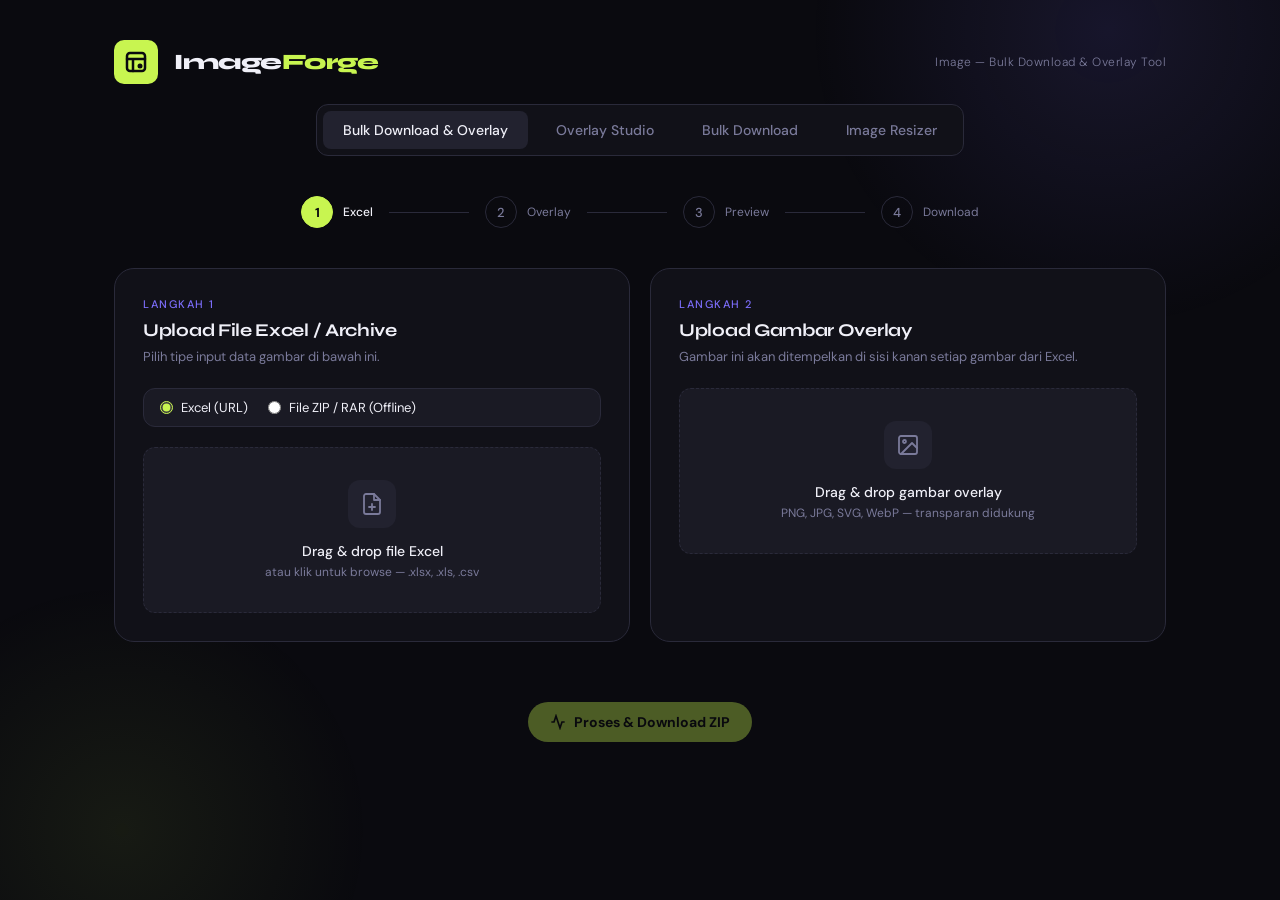
==== commit 36814766: "pp" ====
--- a/index.html
+++ b/index.html
@@ -55,12 +55,25 @@
     </div>
   </div>
 
-  <!-- Step 1: Excel Upload -->
+  <!-- Step 1: Excel or Archive Upload -->
   <div class="grid-2" id="step1-section">
     <div class="card">
       <div class="card-label">Langkah 1</div>
-      <div class="card-title">Upload File Excel</div>
-      <div class="card-desc">File .xlsx atau .xls berisi kolom dengan URL gambar CDN.</div>
+      <div class="card-title" id="bulk-input-title">Upload File Excel / Archive</div>
+      <div class="card-desc" id="bulk-input-desc">Pilih tipe input data gambar di bawah ini.</div>
+      
+      <div class="settings-row" style="margin-bottom: 20px; grid-template-columns: 1fr;">
+        <div style="display: flex; gap: 20px; align-items: center; background: var(--surface2); padding: 10px 16px; border-radius: var(--radius); border: 1px solid var(--border);">
+          <label style="display: flex; align-items: center; gap: 8px; cursor: pointer; margin-bottom: 0; font-size: 13px; color: var(--text);">
+            <input type="radio" name="bulk-input-type" value="excel" checked onchange="switchBulkInputType('excel')" style="accent-color: var(--accent);"> Excel (URL)
+          </label>
+          <label style="display: flex; align-items: center; gap: 8px; cursor: pointer; margin-bottom: 0; font-size: 13px; color: var(--text);">
+            <input type="radio" name="bulk-input-type" value="archive" onchange="switchBulkInputType('archive')" style="accent-color: var(--accent);"> File ZIP / RAR (Offline)
+          </label>
+        </div>
+      </div>
+
+      <!-- Excel Drop Zone -->
       <div class="drop-zone" id="excel-drop">
         <input type="file" id="excel-file" accept=".xlsx,.xls,.csv" />
         <div class="drop-icon">
@@ -74,6 +87,21 @@
         <div class="drop-title">Drag & drop file Excel</div>
         <div class="drop-sub">atau klik untuk browse — .xlsx, .xls, .csv</div>
       </div>
+
+      <!-- Archive Drop Zone -->
+      <div class="drop-zone" id="bulk-archive-drop" style="display:none">
+        <input type="file" id="bulk-archive-file" accept=".zip,.rar" />
+        <div class="drop-icon">
+          <svg viewBox="0 0 24 24" fill="none" stroke-width="1.8" stroke-linecap="round" stroke-linejoin="round">
+            <path d="M21 15v4a2 2 0 0 1-2 2H5a2 2 0 0 1-2-2v-4"/>
+            <polyline points="17 8 12 3 7 8"/>
+            <line x1="12" y1="3" x2="12" y2="15"/>
+          </svg>
+        </div>
+        <div class="drop-title">Drag & drop file ZIP / RAR</div>
+        <div class="drop-sub">atau klik untuk browse — .zip, .rar</div>
+      </div>
+
       <div class="col-select-wrap" id="col-select-wrap" style="display:none">
         <div>
           <label>Pilih kolom URL gambar <span style="font-size:11px;color:var(--text-muted);">(klik untuk memilih/batal)</span></label>
@@ -519,6 +547,35 @@
       </div>
     </div>
 
+    <div class="card" style="margin-top:20px; margin-bottom:20px;">
+      <div class="card-label">Pengaturan</div>
+      <div class="card-title">Target Ukuran File</div>
+      <div class="card-desc">Atur batas maksimal ukuran file hasil. Gambar yang sudah di bawah batas ini tidak akan diproses ulang.</div>
+      <div class="settings-row" style="grid-template-columns: repeat(auto-fit, minmax(160px, 1fr));">
+        <div>
+          <label>Target Maks (MB)</label>
+          <input type="number" id="rs-target-size" value="1" min="0.1" max="50" step="0.1" />
+        </div>
+        <div>
+          <label>Preset</label>
+          <select onchange="document.getElementById('rs-target-size').value = this.value;">
+            <option value="0.5">500 KB (0.5 MB)</option>
+            <option value="1" selected>1 MB</option>
+            <option value="1.5">1.5 MB</option>
+            <option value="2">2 MB</option>
+            <option value="3">3 MB</option>
+            <option value="5">5 MB</option>
+          </select>
+        </div>
+      </div>
+      <div class="notice" style="display:flex; margin-top:16px; font-size:12px; padding:12px 16px; background:rgba(200,245,80,0.06); border:1px solid rgba(200,245,80,0.15); border-radius:10px; color:var(--text-muted); line-height:1.6;">
+        <svg width="18" height="18" viewBox="0 0 24 24" fill="none" stroke="var(--accent)" stroke-width="2" style="flex-shrink:0; margin-right:10px; margin-top:2px;">
+          <circle cx="12" cy="12" r="10"/><line x1="12" y1="16" x2="12" y2="12"/><line x1="12" y1="8" x2="12.01" y2="8"/>
+        </svg>
+        <span><strong>PNG:</strong> Format PNG tidak mendukung kompresi lossy, sehingga penurunan ukuran dilakukan dengan mengurangi resolusi/dimensi gambar secara otomatis. <strong>JPEG/WebP:</strong> Kualitas akan diturunkan terlebih dahulu sebelum mengurangi resolusi.</span>
+      </div>
+    </div>
+
     <div class="progress-area" id="rs-progress-area">
       <div class="progress-label">
         <span id="rs-progress-text">Memproses gambar...</span>
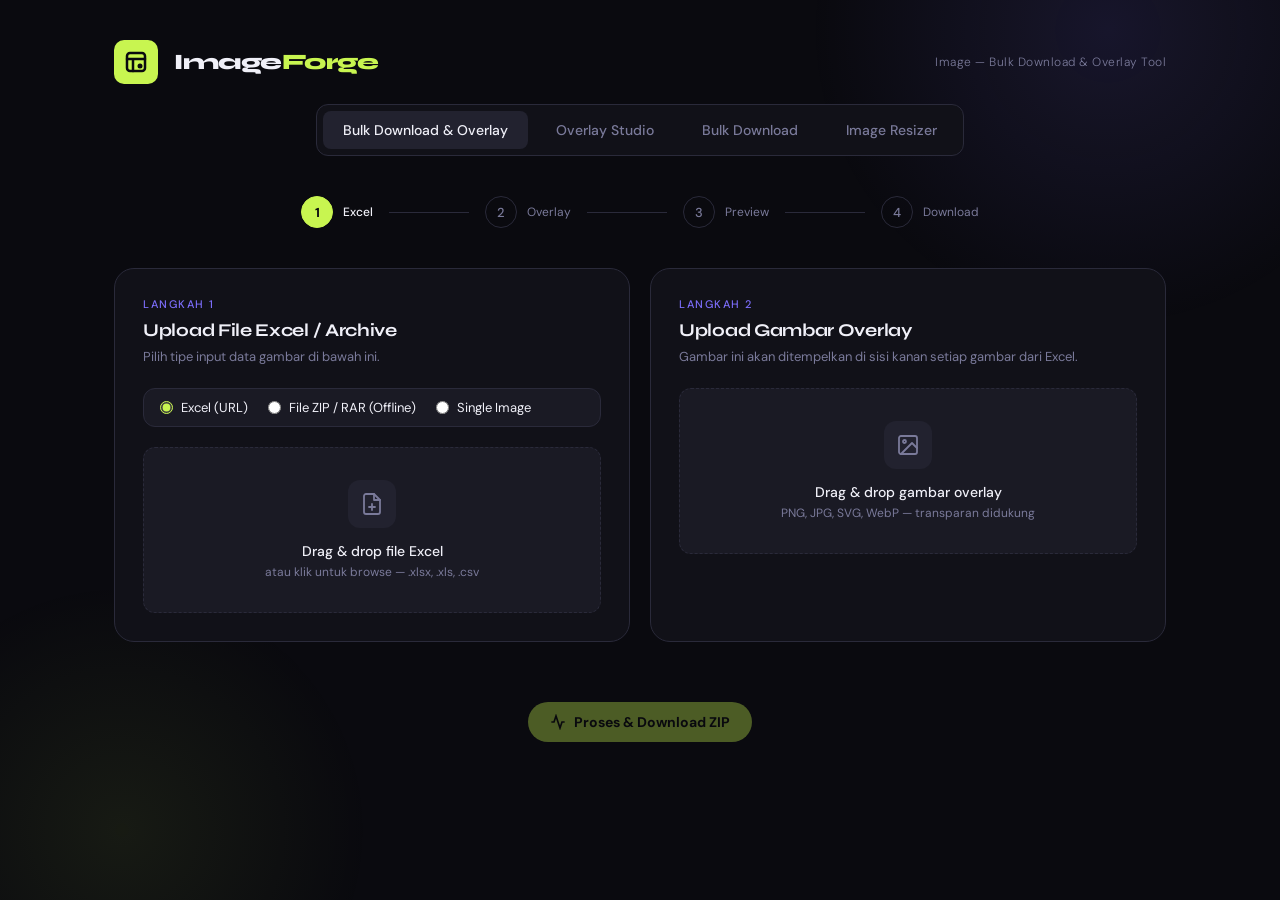
==== commit 62d6ce6c: "p" ====
--- a/index.html
+++ b/index.html
@@ -70,6 +70,9 @@
           <label style="display: flex; align-items: center; gap: 8px; cursor: pointer; margin-bottom: 0; font-size: 13px; color: var(--text);">
             <input type="radio" name="bulk-input-type" value="archive" onchange="switchBulkInputType('archive')" style="accent-color: var(--accent);"> File ZIP / RAR (Offline)
           </label>
+          <label style="display: flex; align-items: center; gap: 8px; cursor: pointer; margin-bottom: 0; font-size: 13px; color: var(--text);">
+            <input type="radio" name="bulk-input-type" value="single" onchange="switchBulkInputType('single')" style="accent-color: var(--accent);"> Single Image
+          </label>
         </div>
       </div>
 
@@ -100,6 +103,20 @@
         </div>
         <div class="drop-title">Drag & drop file ZIP / RAR</div>
         <div class="drop-sub">atau klik untuk browse — .zip, .rar</div>
+      </div>
+
+      <!-- Single Image Drop Zone -->
+      <div class="drop-zone" id="bulk-single-drop" style="display:none">
+        <input type="file" id="bulk-single-file" accept="image/png, image/jpeg, image/jpg, image/webp" />
+        <div class="drop-icon">
+          <svg viewBox="0 0 24 24" fill="none" stroke-width="1.8" stroke-linecap="round" stroke-linejoin="round">
+            <rect x="3" y="3" width="18" height="18" rx="2"/>
+            <circle cx="8.5" cy="8.5" r="1.5"/>
+            <polyline points="21 15 16 10 5 21"/>
+          </svg>
+        </div>
+        <div class="drop-title">Drag & drop file gambar</div>
+        <div class="drop-sub">atau klik untuk browse — .jpg, .jpeg, .png, .webp</div>
       </div>
 
       <div class="col-select-wrap" id="col-select-wrap" style="display:none">
@@ -157,6 +174,10 @@
         <div>
           <label>Gap / Jarak (px)</label>
           <input type="number" id="overlay-gap" value="0" onchange="generatePreview()" onkeyup="generatePreview()" />
+        </div>
+        <div>
+          <label>Zoom Produk (%)</label>
+          <input type="number" id="product-zoom" value="100" min="1" max="1000" onchange="generatePreview()" onkeyup="generatePreview()" />
         </div>
         <div>
           <label>Format Hasil</label>
@@ -263,10 +284,10 @@
     <div class="grid-2">
       <div class="card">
         <div class="card-label">Langkah 1</div>
-        <div class="card-title">Base Images</div>
-        <div class="card-desc">Tambahkan banyak gambar untuk diproses.</div>
+        <div class="card-title">Base Image</div>
+        <div class="card-desc">Tambahkan satu gambar untuk diproses.</div>
         <div class="drop-zone" id="os-base-drop">
-          <input type="file" id="os-base-file" accept="image/*" multiple />
+          <input type="file" id="os-base-file" accept="image/*" />
           <div class="drop-icon">
              <svg viewBox="0 0 24 24" fill="none" stroke-width="1.8" stroke-linecap="round" stroke-linejoin="round">
               <rect x="3" y="3" width="18" height="18" rx="2"/>
@@ -274,8 +295,8 @@
               <polyline points="21 15 16 10 5 21"/>
             </svg>
           </div>
-          <div class="drop-title">Drag & drop base images</div>
-          <div class="drop-sub">Bisa pilih multiple file.</div>
+          <div class="drop-title">Drag & drop base image</div>
+          <div class="drop-sub">Pilih satu file gambar.</div>
         </div>
         <div class="thumb-grid" id="os-base-thumbs"></div>
       </div>
@@ -370,7 +391,7 @@
     <div class="action-bar" style="gap:16px;">
       <button class="btn btn-outline" id="btn-os-process-direct" disabled onclick="startOsProcessing('direct')">
         <svg width="16" height="16" viewBox="0 0 24 24" fill="none" stroke="currentColor" stroke-width="2"><path d="M21 15v4a2 2 0 01-2 2H5a2 2 0 01-2-2v-4"/><polyline points="7 10 12 15 17 10"/><line x1="12" y1="15" x2="12" y2="3"/></svg>
-        Download All Direct
+        Download Direct
       </button>
       <button class="btn btn-primary" id="btn-os-process-zip" disabled onclick="startOsProcessing('zip')">
         <svg width="16" height="16" viewBox="0 0 24 24" fill="none" stroke="currentColor" stroke-width="2.5"><polyline points="22 12 18 12 15 21 9 3 6 12 2 12"/></svg>
@@ -595,7 +616,6 @@
     </div>
   </div>
 </div>
-</div>
 
 <script src="script.js"></script>
 </body>
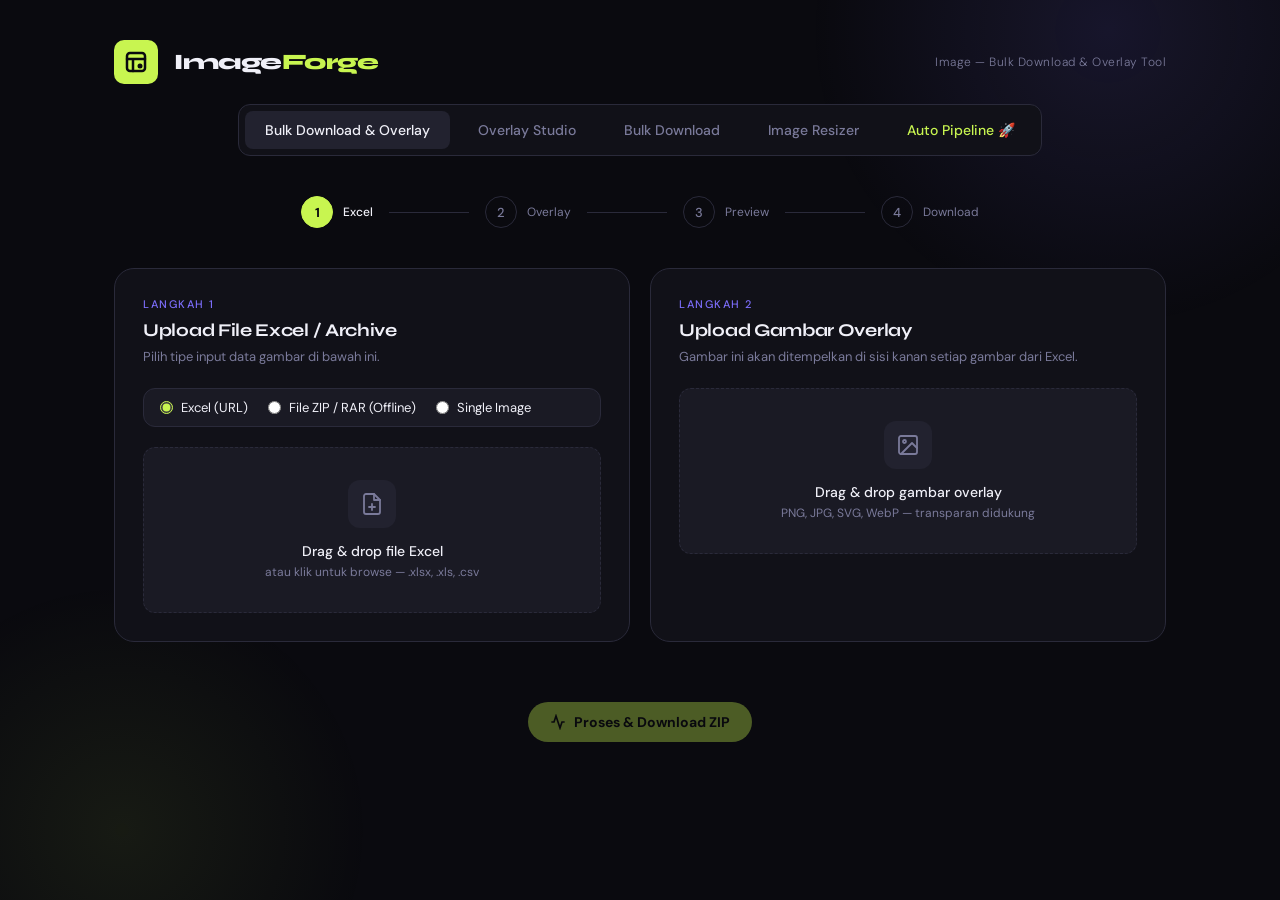
==== commit 742ecc2a: "p" ====
--- a/index.html
+++ b/index.html
@@ -30,6 +30,7 @@
     <button class="tab-btn" id="tab-os" onclick="switchMainTab('os')">Overlay Studio</button>
     <button class="tab-btn" id="tab-only-bulk" onclick="switchMainTab('only-bulk')">Bulk Download</button>
     <button class="tab-btn" id="tab-resize" onclick="switchMainTab('resize')">Image Resizer</button>
+    <button class="tab-btn" style="color: var(--accent);" onclick="window.location.href='auto.html'">Auto Pipeline 🚀</button>
   </div>
 
   <div id="view-bulk">
